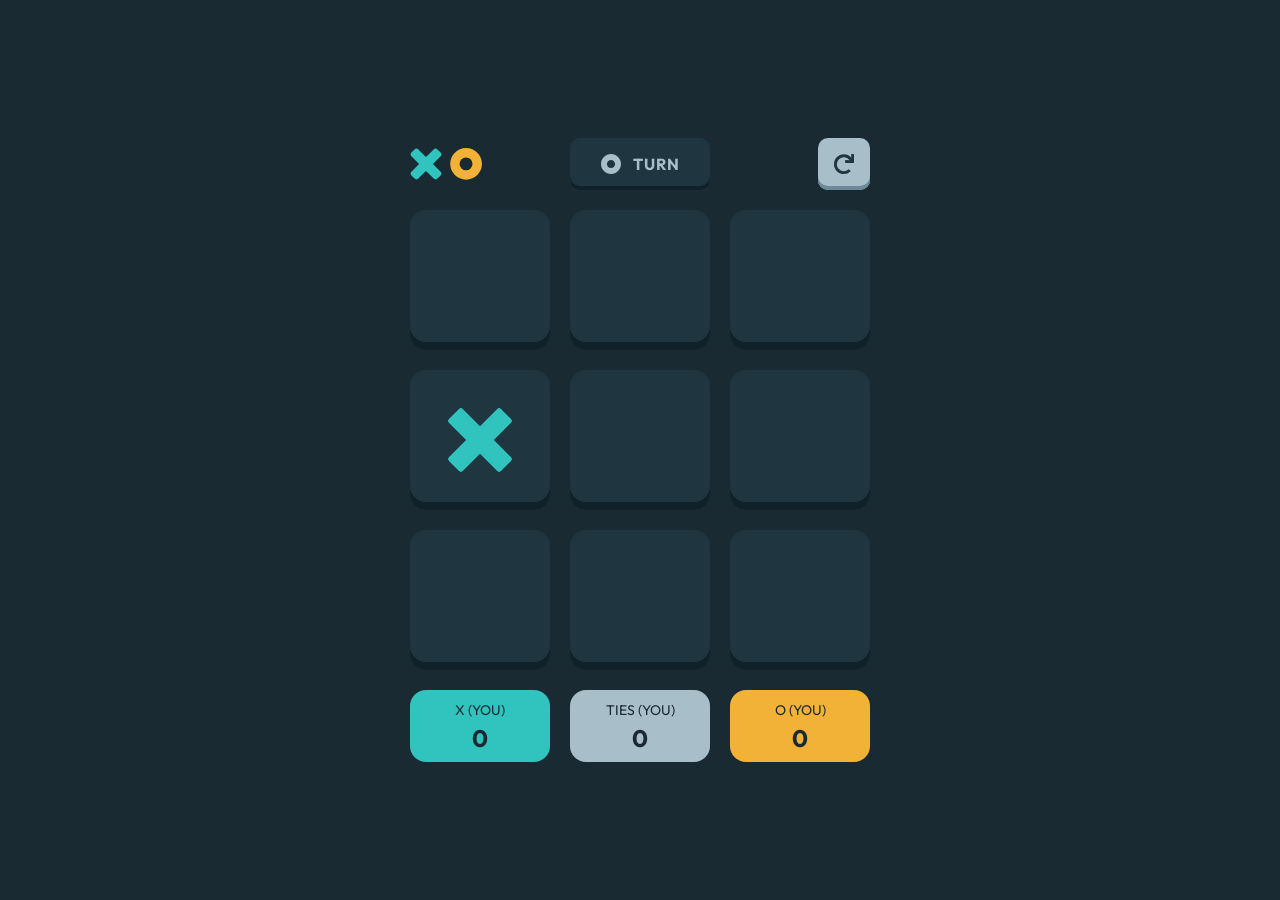
==== starter-code/page2.htm @ d884f16a "first commit" ====
<!DOCTYPE html>
<html lang="en">
	<head>
		<meta charset="UTF-8" />
		<meta
			name="viewport"
			content="width=device-width, initial-scale=1.0" />
		<title>tictactoe play</title>
		<link
			rel="icon"
			type="image/png"
			sizes="32x32"
			href="./starter-code/assets/favicon-32x32.png" />
		<link
			rel="stylesheet"
			href="./Css/style2.css?v=2" />
		<link
			rel="stylesheet"
			href="./Css/media-queries.css?v=2" />
		<script
			type="module"
			src="./Js/page2.js"
			defer></script>
	</head>
	<body>
		<main class="player-container">
			<section class="logo-player-header">
				<img
					src="./assets/logo.svg"
					alt="game-logo" />
				<div class="next-player-icon-container">
					<div class="inner-next-player-icon-container">
						<svg
							width="20"
							height="20"
							viewBox="0 0 20 20"
							fill="none"
							xmlns="http://www.w3.org/2000/svg">
							<path
								d="M15.3564 0.276855C15.7256 -0.0922463 16.3242 -0.0921859 16.6934 0.276855L19.7227 3.30615C20.0919 3.67535 20.0918 4.27384 19.7227 4.64307L14.3652 9.99951L19.7227 15.3569C20.0919 15.7261 20.0918 16.3246 19.7227 16.6938L16.6934 19.7231C16.3241 20.0923 15.7256 20.0923 15.3564 19.7231L9.99902 14.3657L4.64258 19.7231C4.27336 20.0923 3.67486 20.0923 3.30566 19.7231L0.276367 16.6938C-0.0926742 16.3246 -0.0927345 15.7261 0.276367 15.3569L5.63281 9.99951L0.276367 4.64307C-0.0926732 4.27386 -0.0927349 3.67532 0.276367 3.30615L3.30566 0.276855C3.67483 -0.0922466 4.27337 -0.0921849 4.64258 0.276855L9.99902 5.6333L15.3564 0.276855Z"
								fill="#A8BFC9" />
						</svg>
						<p class="next-player-text">Turn</p>
					</div>
				</div>
				<button
					type="button"
					class="reset-game-container">
					<img
						src="./assets/icon-restart.svg"
						alt="restart-game" />
				</button>
			</section>

			<section class="tictactoe-game-play-container">
				<section class="tictactoe-players-container">
					<button
						type="button"
						class="tictactoe-player-box cell">
						<img
							src="./assets/icon-x.svg"
							alt="icon-x" />
					</button>
					<button
						type="button"
						class="tictactoe-player-box cell">
						<img
							src="./assets/icon-x.svg"
							alt="icon-x" />
					</button>
					<button
						type="button"
						class="tictactoe-player-box cell">
						<img
							src="./assets/icon-x.svg"
							alt="icon-x" />
					</button>
					<button
						type="button"
						class="tictactoe-player-box cell">
						<img
							src="./assets/icon-x.svg"
							alt="icon-x" />
					</button>
					<button
						type="button"
						class="tictactoe-player-box cell">
						<img
							src="./assets/icon-x.svg"
							alt="icon-x" />
					</button>
					<button
						type="button"
						class="tictactoe-player-box cell">
						<img
							src="./assets/icon-x.svg"
							alt="icon-x" />
					</button>
					<button
						type="button"
						class="tictactoe-player-box cell">
						<img
							src="./assets/icon-x.svg"
							alt="icon-x" />
					</button>
					<button
						type="button"
						class="tictactoe-player-box cell">
						<img
							src="./assets/icon-x.svg"
							alt="icon-x" />
					</button>
					<button
						type="button"
						class="tictactoe-player-box cell">
						<img
							src="./assets/icon-x.svg"
							alt="icon-x" />
					</button>
				</section>
				
				<section class="game-records-container">
					<div class="game-record">
						<p class="player-name">
							X <span class="player-text">(YOU)</span>
						</p>
						<span class="number-of-game-won">0</span>
					</div>
					<div class="game-record">
						<p class="player-name">
							TIES <span class="player-text">(YOU)</span>
						</p>
						<span class="number-of-game-won">0</span>
					</div>
					<div class="game-record">
						<p class="player-name">
							O <span class="player-text">(YOU)</span>
						</p>
						<span class="number-of-game-won">0</span>
					</div>
				</section>
			</section>
			
			<aside class="winner-container">
				<section class="aside-comment-container">
					<section class="winner-comment-container">
						<p class="winner-comment">you won!</p>
						<div class="round-container">
							<img
								src="./assets/icon-x.svg"
								alt="winner-icon-x" />
							<h3 class="round-text">takes the round</h3>
						</div>
						<div class="winner-options-btn-container">
							<button
								type="button"
								class="quit-btn">
								quit
							</button>
							<button
								type="button"
								class="nxt-btn">
								next round
							</button>
						</div>
					</section>
					<section class="restart-comment-container">
						<h3 class="resart-text">resart game?</h3>
						<div class="quit-options-btn-container">
							<button
								type="button"
								class="quit-btn-container">
								no, cancel
							</button>
							<button
								type="button"
								class="restart-btn-container">
								yes, restart
							</button>
						</div>
					</section>

					<section class="round-tied-comment-container">
						<h3 class="round-tied-text">round tied</h3>
						<div class="quit-options-btn-container">
							<button
								type="button"
								class="quit-btn-container">
								quit
							</button>
							<button
								type="button"
								class="restart-btn-container">
								next round
							</button>
						</div>
					</section>
				</section>
			</aside>
		</main>
	</body>
</html>
---- starter-code/Css/style2.css ----
@import url("./reset.css");
@import url("./variables.css");
@import url("./style.css");

/* player game  */
.player-container {
	display: flex;
	flex-direction: column;
	align-items: center;
	justify-content: center;
	font-family: var(--FF);
	gap: var(--space-64);
	width: 20.5rem;
}

/* Game Board */

.tictactoe-game-play-container {
	display: flex;
	flex-direction: column;
	align-items: center;
	justify-content: center;
	gap: var(--space-20);
	width: 100%;
}
.tictactoe-players-container {
	display: grid;
	grid-template-columns: repeat(3, 1fr);
	gap: var(--space-20);
	width: 100%;
}
/* X */
.tictactoe-player-box {
	display: grid;
	place-items: center;
	width: 6rem;
	height: 6rem;
	background: #1f3641;
	box-shadow: inset 0px -8px 0px #10212a;
	border-radius: var(--radius-10);
}

.logo-player-header,
.game-records-container {
	display: grid;
	grid-template-columns: 1fr auto 1fr;
	align-items: center;
	width: 100%;
}
.logo-player-header {
	padding-top: var(--padding-24);
}

.logo-player-header img {
	justify-self: start; /* logo to the left */
}

.tictactoe-player-box img,
.tictactoe-player-box svg {
	width: 40px;
	height: 40px;
}
/* Turn Text Container */
.next-player-icon-container {
	/* Auto layout */
	display: flex;
	align-items: center;
	justify-self: center;
	justify-content: center;
	height: 2.5rem;
	width: 6rem;
	background: #1f3641;
	box-shadow: inset 0px -4px 0px #10212a;
	border-radius: var(--radius-6);
}
/* Turn Button */

.inner-next-player-icon-container {
	display: flex;
	flex-direction: row;
	align-items: center;
	padding: var(--padding-0);
	gap: var(--space-8);
}

.inner-next-player-icon-container svg {
	width: 1rem;
	height: 1rem;
	flex-shrink: 0;
}
/* TURN */
.next-player-text {
	font-weight: var(--FW-BOLD);
	font-size: var(--FS-250);
	line-height: 130%;
	text-align: center;
	letter-spacing: 1px;
	text-transform: uppercase;
	color: #a8bfc9;
}

/* Restart Button */

/* Restart Button */
.reset-game-container {
	/* Auto layout */
	display: flex;
	flex-direction: column;
	align-items: center;
	padding: var(--padding-12);
	isolation: isolate;
	width: 2.5rem;
	height: 2.5rem;
	justify-self: end;
	background: #a8bfc9;
	box-shadow: inset 0px -4px 0px #6b8997;
	border-radius: var(--radius-10);
}
.reset-game-container img {
	width: 0.961rem;
	height: 0.961rem;
}

/* Game record */
.game-record:last-child {
	justify-self: end;
	--bg-result-color: var(--amber-400);
}
.game-record:first-child {
	justify-self: start;
	--bg-result-color: var(--teal-400);
}
.game-record:nth-child(2) {
	justify-self: center;
	--bg-result-color: var(--slate-300);
}
/* Player Score */

.game-record {
	display: flex;
	flex-direction: column;
	justify-content: center;
	align-items: center;
	width: 6rem;
	height: 4rem;
	background: var(--bg-result-color);
	border-radius: var(--radius-10);
	padding: var(--padding-12);
}
/* Player Score */

/* Auto layout */
.number-of-game-won {
	display: inline-block;
	font-weight: var(--FW-BOLD);
	font-size: var(--FS-500);
	color: var(--slate-900);
}
.player-name {
	font-size: var(--FS-200);
	color: var(--slate-900);
	text-transform: uppercase;
}
.game-record {
	display: grid;
	place-items: center;
}

/* WINNER-OPTION */
.winner-container {
	display: none;
	position: fixed;
	z-index: 1;
	background-color: rgba(0, 0, 0, 0.75);
	width: 100vw;
	height: 100vh;
	top: 0;
	left: 0;
}
.winner-comment-container {
	display: none;
	flex-direction: column;
	justify-content: center;
	padding: 3rem;
	gap: 1rem;
	align-items: center;
}

.restart-comment-container,
.round-tied-comment-container {
	display: none;
	flex-direction: column;
	justify-content: center;
	padding: 3rem;
	gap: 1rem;
	align-items: center;
}
.aside-comment-container {
	position: fixed;
	top: 30vh;
	width: 100%;
	background-color: var(--slate-800);
}
.round-container {
	display: flex;
	justify-content: center;
	align-items: center;
	gap: var(--space-24);
}
.round-container img,
.round-container svg {
	width: 2rem;
	height: 2rem;
}
.round-text {
	font-size: var(--FS-600);
	text-transform: uppercase;
	color: var(--teal-400);
}
.resart-text,
.round-tied-text {
	font-size: var(--FS-600);
	text-transform: uppercase;
	color: var(--slate-300);
	letter-spacing: 1.5px;
}
.winner-comment {
	font-size: var(--FS-250);
	color: var(--slate-300);
	font-weight: var(--FW-BOLD);
	text-transform: uppercase;
}
.winner-options-btn-container,
.quit-options-btn-container {
	display: flex;
	justify-content: center;
	align-items: center;
	gap: var(--space-16);
}
/* Quit Button Container */
.quit-btn,
.quit-btn-container {
	padding: var(--padding-12);
	background-color: var(--slate-300);
	color: var(--slate-900);
	text-transform: uppercase;
	font-size: var(--FS-300);
	letter-spacing: 1px;
	border-radius: var(--radius-10);
	box-shadow: inset 0px -4px 0px #6b8997;
	font-weight: var(--FW-BOLD);
}

/* Next Round Button Container */
.nxt-btn,
.restart-btn-container {
	padding: var(--padding-12);
	background-color: var(--amber-400);
	color: var(--slate-900);
	text-transform: uppercase;
	font-size: var(--FS-300);
	letter-spacing: 1px;
	border-radius: var(--radius-10);
	box-shadow: inset 0px -4px 0px #6b8997;
	font-weight: var(--FW-BOLD);
	box-shadow: inset 0px -4px 0px #cc8b13;
}
---- starter-code/Css/media-queries.css ----
@import url("./variables.css");
@import url("./reset.css");

/* TABLET-VIEWS */
@media screen and (min-width: 45rem) {
	body {
		min-height: 100vh;
	}
	.new-game-container {
		gap: var(--space-40);
	}
	.player-opinion-container {
		padding: var(--padding-20) var(--padding-24);
		width: 28.75rem;
	}
	.inner-player-opinion-container {
		gap: var(--space-24);
	}
	.player-opinion-btn-container {
		padding: var(--space-8);
		width: 25.75rem;
		height: 4.375rem;
	}
	.inner-player-opinion-btn-container {
		width: 24.75rem;
	}
	.new-game-selection-option-container button {
		padding: var(--padding-16) 0;
		height: 4.2rem;
	}
	.new-game-selection-option-text {
		font-size: var(--FS-500);
		letter-spacing: 1.25px;
	}

	.new-game-selection-option-container
		button[data-item-type="accent-1"]:hover {
		--bg-color: #ffc860;
		--shadow-color: #cc8b13;
	}
	.new-game-selection-option-container
		button[data-item-type="accent-2"]:hover {
		--bg-color: #65e9e4;
		--shadow-color: #118c87;
	}
	.player-container {
		gap: var(--space-20);
		width: 28.813rem;
	}
	.logo-player-header {
		padding-top: 0;
	}
	.inner-next-player-icon-container {
		gap: var(--space-12);
	}

	.inner-next-player-icon-container svg {
		width: 1.25rem;
		height: 1.25rem;
	}

	.next-player-icon-container {
		height: 52px;
		width: 140px;
		border-radius: var(--radius-10);
		padding: var(--padding-16) 0;
	}
	.next-player-text {
		font-size: var(--FS-300);
		line-height: 125%;
	}
	.reset-game-container {
		padding: var(--padding-16);
		width: 3.25rem;
		height: 3.25rem;
	}
	.reset-game-container img {
		width: 1.25rem;
		height: 1.25rem;
	}
	.tictactoe-player-box {
		width: 8.75rem;
		height: 8.75rem;
		border-radius: var(--radius-16);
	}
	.tictactoe-player-box img,
	.tictactoe-player-box svg {
		width: 4rem;
		height: 4rem;
	}
	.game-record {
		width: 8.75rem;
		height: 4.5rem;
		border-radius: var(--radius-16);
		padding: var(--padding-8) var(--padding-0);
	}
	.player-name {
		font-size: var(--FS-250);
	}
	.number-of-game-won {
		font-size: var(--FS-600);
	}
	.aside-comment-container {
		border-radius: var(--radius-16);
	}
	.winner-comment {
		font-size: var(--FS-300);
	}
	.round-container img,
	.round-container svg {
		width: 4rem;
		height: 4rem;
	}
	.round-text {
		font-size: var(--FS-850);
	}
	.nxt-btn,
	.restart-btn-container {
		padding: var(--padding-16);
	}
	.quit-btn,
	.quit-btn-container {
		padding: var(--padding-12);
	}
}

/* DESKTOPS-VIEWS */
@media screen and (min-width: 64rem) {
	body {
		min-height: 100vh;
	}
	.new-game-container {
		gap: var(--space-40);
	}
	.player-opinion-container {
		padding: var(--padding-20) var(--padding-24);
		width: 28.75rem;
	}
	.inner-player-opinion-container {
		gap: var(--space-24);
	}
	.player-opinion-btn-container {
		padding: var(--space-8);
		width: 25.75rem;
		height: 4.375rem;
	}
	.inner-player-opinion-btn-container {
		width: 24.75rem;
	}
	.new-game-selection-option-container {
		gap: var(--space-20);
	}
	.new-game-selection-option-container button {
		padding: var(--padding-16) 0;
		height: 4.2rem;
	}
	.new-game-selection-option-text {
		font-size: var(--FS-500);
		letter-spacing: 1.25px;
	}
	.new-game-selection-option-container
		button[data-item-type="accent-1"]:hover {
		--bg-color: #ffc860;
		--shadow-color: #cc8b13;
	}
	.new-game-selection-option-container
		button[data-item-type="accent-2"]:hover {
		--bg-color: #65e9e4;
		--shadow-color: #118c87;
	}
	.player-container {
		gap: var(--space-20);
		width: 28.75rem;
	}
	.logo-player-header {
		padding-top: 0;
	}
	.next-player-icon-container {
		height: 52px;
		width: 140px;
		gap: var(--space-12);
		border-radius: var(--radius-10);
		padding: 0;
	}
	.next-player-text {
		font-size: var(--FS-300);
		line-height: 125%;
	}
	.inner-next-player-icon-container {
		gap: var(--space-12);
	}

	.inner-next-player-icon-container svg {
		width: 1.25rem;
		height: 1.25rem;
	}
	.reset-game-container {
		padding: var(--padding-16);
		width: 3.25rem;
		height: 3.25rem;
	}
	.reset-game-container img {
		width: 1.25rem;
		height: 1.25rem;
	}
	.tictactoe-player-box {
		width: 8.75rem;
		height: 8.75rem;
		border-radius: var(--radius-16);
	}
	.tictactoe-player-box img,
	.tictactoe-player-box svg {
		width: 4rem;
		height: 4rem;
	}
	.game-record {
		width: 8.75rem;
		height: 4.5rem;
		border-radius: var(--radius-16);
		padding: var(--padding-8) var(--padding-0);
	}
	.player-name {
		font-size: var(--FS-250);
	}
	.number-of-game-won {
		font-size: var(--FS-600);
	}
	.aside-comment-container {
		border-radius: var(--radius-16);
	}
	.winner-comment {
		font-size: var(--FS-300);
	}
	.round-container img,
	.round-container svg {
		width: 4rem;
		height: 4rem;
	}
	.round-text {
		font-size: var(--FS-850);
	}
	.resart-text,
	.round-tied-text {
		font-size: var(--FS-850);
		letter-spacing: 5px;
	}
	.nxt-btn,
	.restart-btn-container {
		padding: var(--padding-16);
	}
	.quit-btn,
	.quit-btn-container {
		padding: var(--padding-12);
	}
}
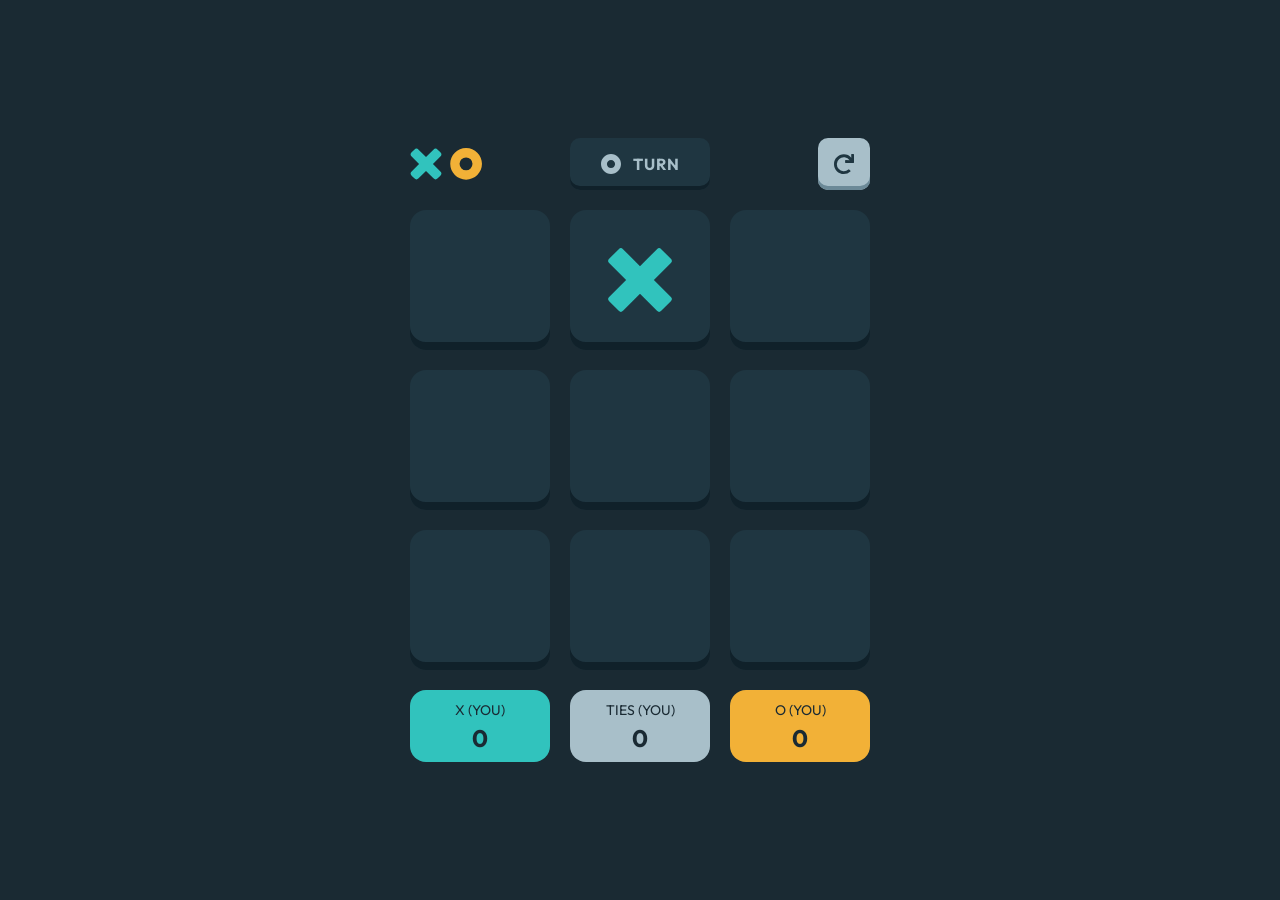
==== commit 8ba80b64: "logo commit" ====
--- a/starter-code/page2.htm
+++ b/starter-code/page2.htm
@@ -11,6 +11,12 @@
 			type="image/png"
 			sizes="32x32"
 			href="./starter-code/assets/favicon-32x32.png" />
+		<link
+			rel="icon"
+			type="image/png"
+			sizes="32x32"
+			href="../starter-code/assets/favicon-32x32.png" />
+
 		<link
 			rel="stylesheet"
 			href="./Css/style2.css?v=2" />
@@ -118,7 +124,7 @@
 							alt="icon-x" />
 					</button>
 				</section>
-				
+
 				<section class="game-records-container">
 					<div class="game-record">
 						<p class="player-name">
@@ -140,7 +146,7 @@
 					</div>
 				</section>
 			</section>
-			
+
 			<aside class="winner-container">
 				<section class="aside-comment-container">
 					<section class="winner-comment-container">
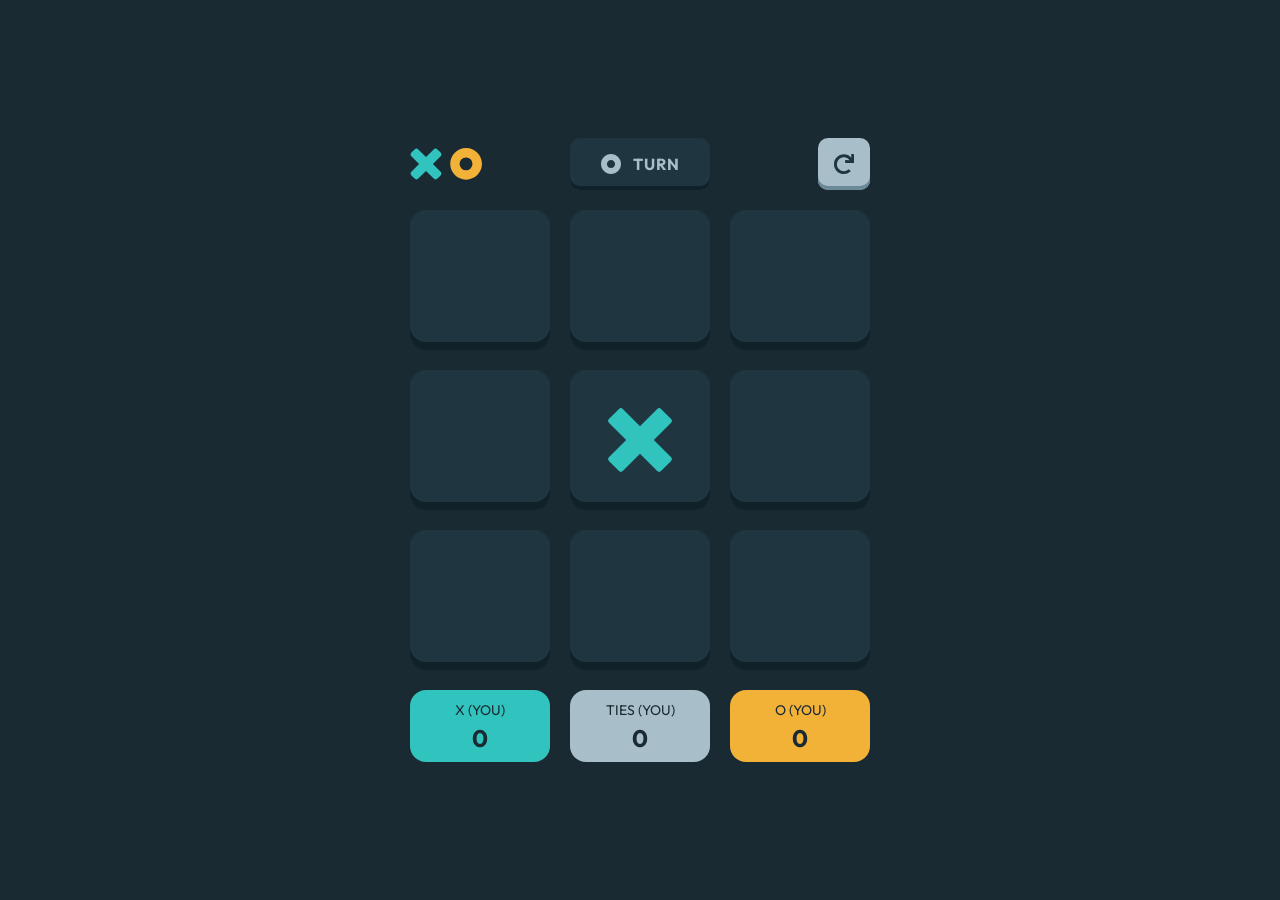
==== commit 81dee99d: "final-commit" ====
--- a/starter-code/page2.htm
+++ b/starter-code/page2.htm
@@ -6,11 +6,6 @@
 			name="viewport"
 			content="width=device-width, initial-scale=1.0" />
 		<title>tictactoe play</title>
-		<link
-			rel="icon"
-			type="image/png"
-			sizes="32x32"
-			href="./starter-code/assets/favicon-32x32.png" />
 		<link
 			rel="icon"
 			type="image/png"
@@ -171,7 +166,7 @@
 						</div>
 					</section>
 					<section class="restart-comment-container">
-						<h3 class="resart-text">resart game?</h3>
+						<h3 class="restart-text">restart game?</h3>
 						<div class="quit-options-btn-container">
 							<button
 								type="button"
--- a/starter-code/Css/style2.css
+++ b/starter-code/Css/style2.css
@@ -181,7 +181,7 @@
 	display: none;
 	flex-direction: column;
 	justify-content: center;
-	padding: 3rem;
+	padding: var(--space-32);
 	gap: 1rem;
 	align-items: center;
 }
@@ -191,13 +191,15 @@
 	display: none;
 	flex-direction: column;
 	justify-content: center;
-	padding: 3rem;
+	padding: var(--space-32);
 	gap: 1rem;
 	align-items: center;
 }
 .aside-comment-container {
 	position: fixed;
-	top: 30vh;
+	top: 50%;
+	left: 0;
+	transform: translateY(-50%);
 	width: 100%;
 	background-color: var(--slate-800);
 }
@@ -213,11 +215,11 @@
 	height: 2rem;
 }
 .round-text {
-	font-size: var(--FS-600);
+	font-size: clamp(var(--FS-400), 4vw, var(--FS-600));
 	text-transform: uppercase;
 	color: var(--teal-400);
 }
-.resart-text,
+.restart-text,
 .round-tied-text {
 	font-size: var(--FS-600);
 	text-transform: uppercase;
--- a/starter-code/Css/media-queries.css
+++ b/starter-code/Css/media-queries.css
@@ -103,6 +103,11 @@
 	.aside-comment-container {
 		border-radius: var(--radius-16);
 	}
+	.winner-comment-container,
+	.restart-comment-container,
+	.round-tied-comment-container {
+		padding: 3rem;
+	}
 	.winner-comment {
 		font-size: var(--FS-300);
 	}
@@ -112,7 +117,7 @@
 		height: 4rem;
 	}
 	.round-text {
-		font-size: var(--FS-850);
+		font-size: clamp(var(--FS-600), 5vw, var(--FS-850));
 	}
 	.nxt-btn,
 	.restart-btn-container {
@@ -228,6 +233,11 @@
 	.aside-comment-container {
 		border-radius: var(--radius-16);
 	}
+	.winner-comment-container,
+	.restart-comment-container,
+	.round-tied-comment-container {
+		padding: 3rem;
+	}
 	.winner-comment {
 		font-size: var(--FS-300);
 	}
@@ -237,9 +247,9 @@
 		height: 4rem;
 	}
 	.round-text {
-		font-size: var(--FS-850);
-	}
-	.resart-text,
+		font-size: clamp(var(--FS-600), 5vw, var(--FS-850));
+	}
+	.restart-text,
 	.round-tied-text {
 		font-size: var(--FS-850);
 		letter-spacing: 5px;
